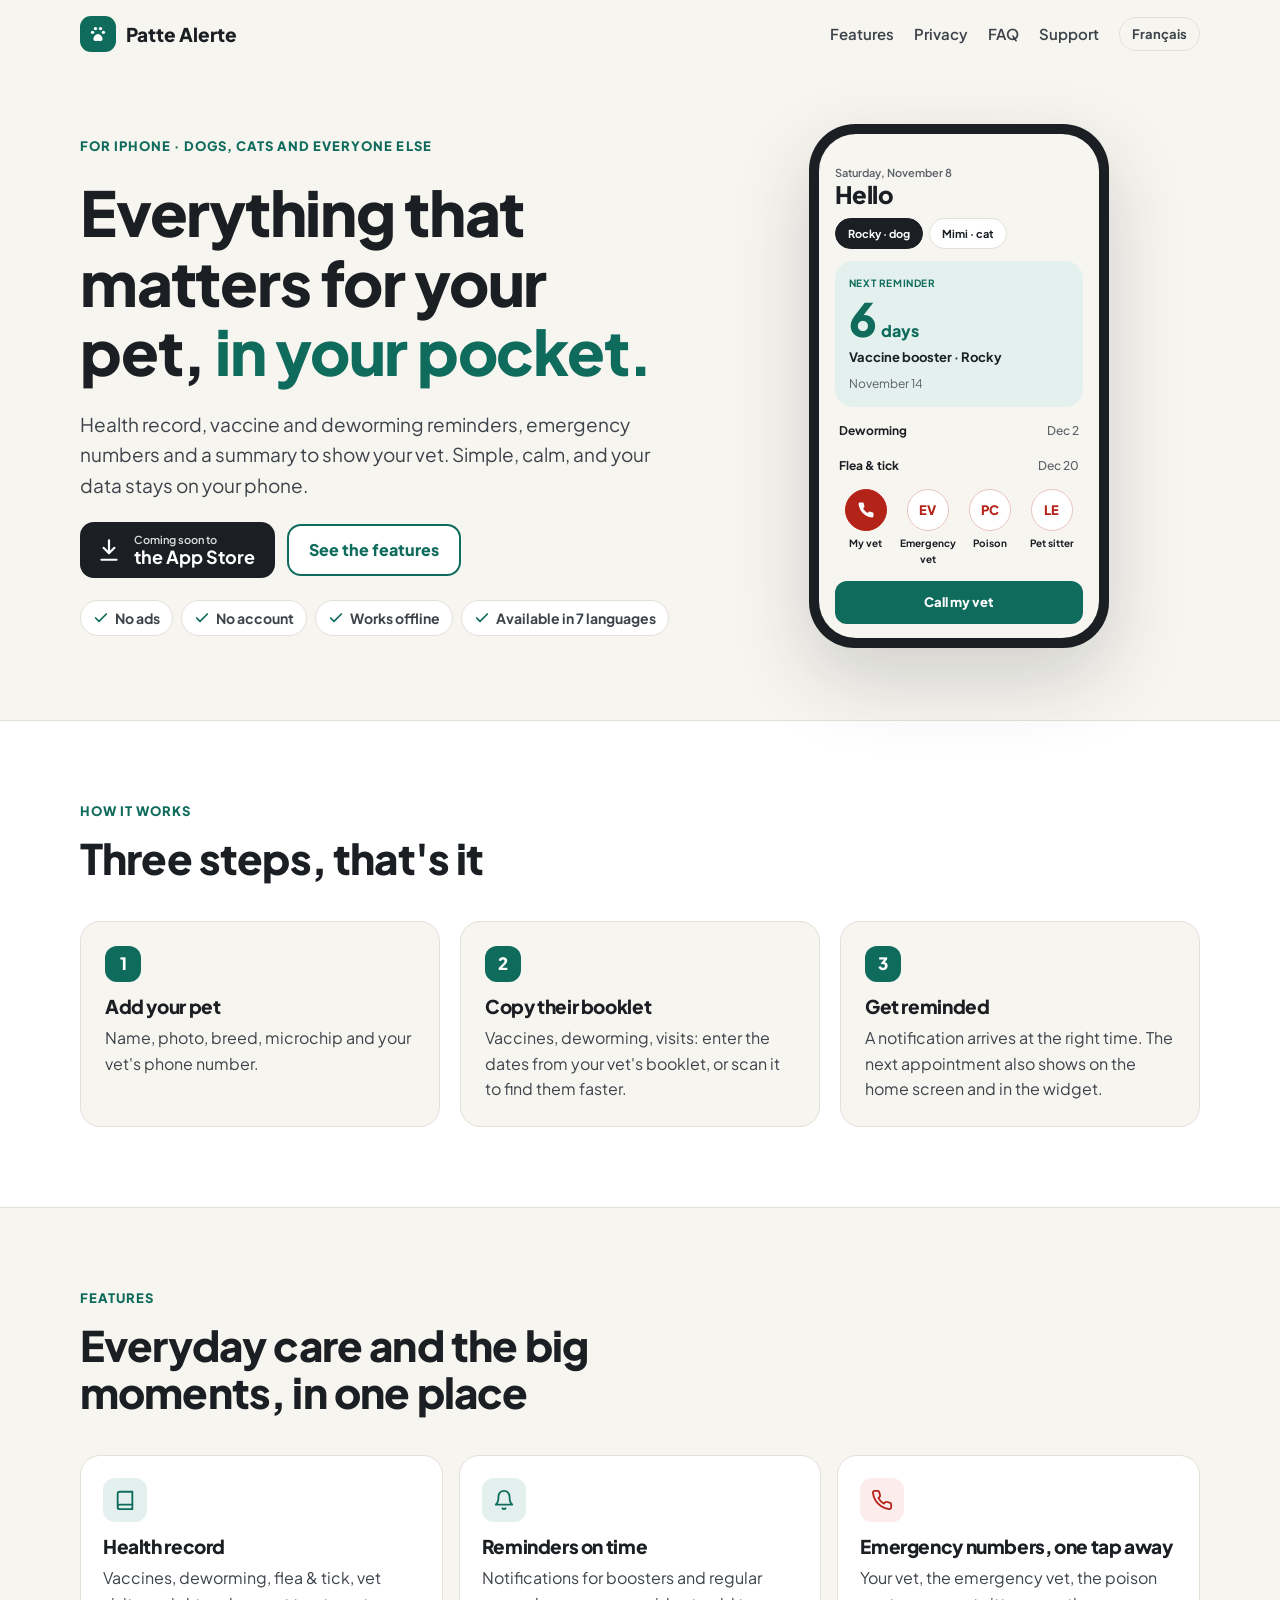
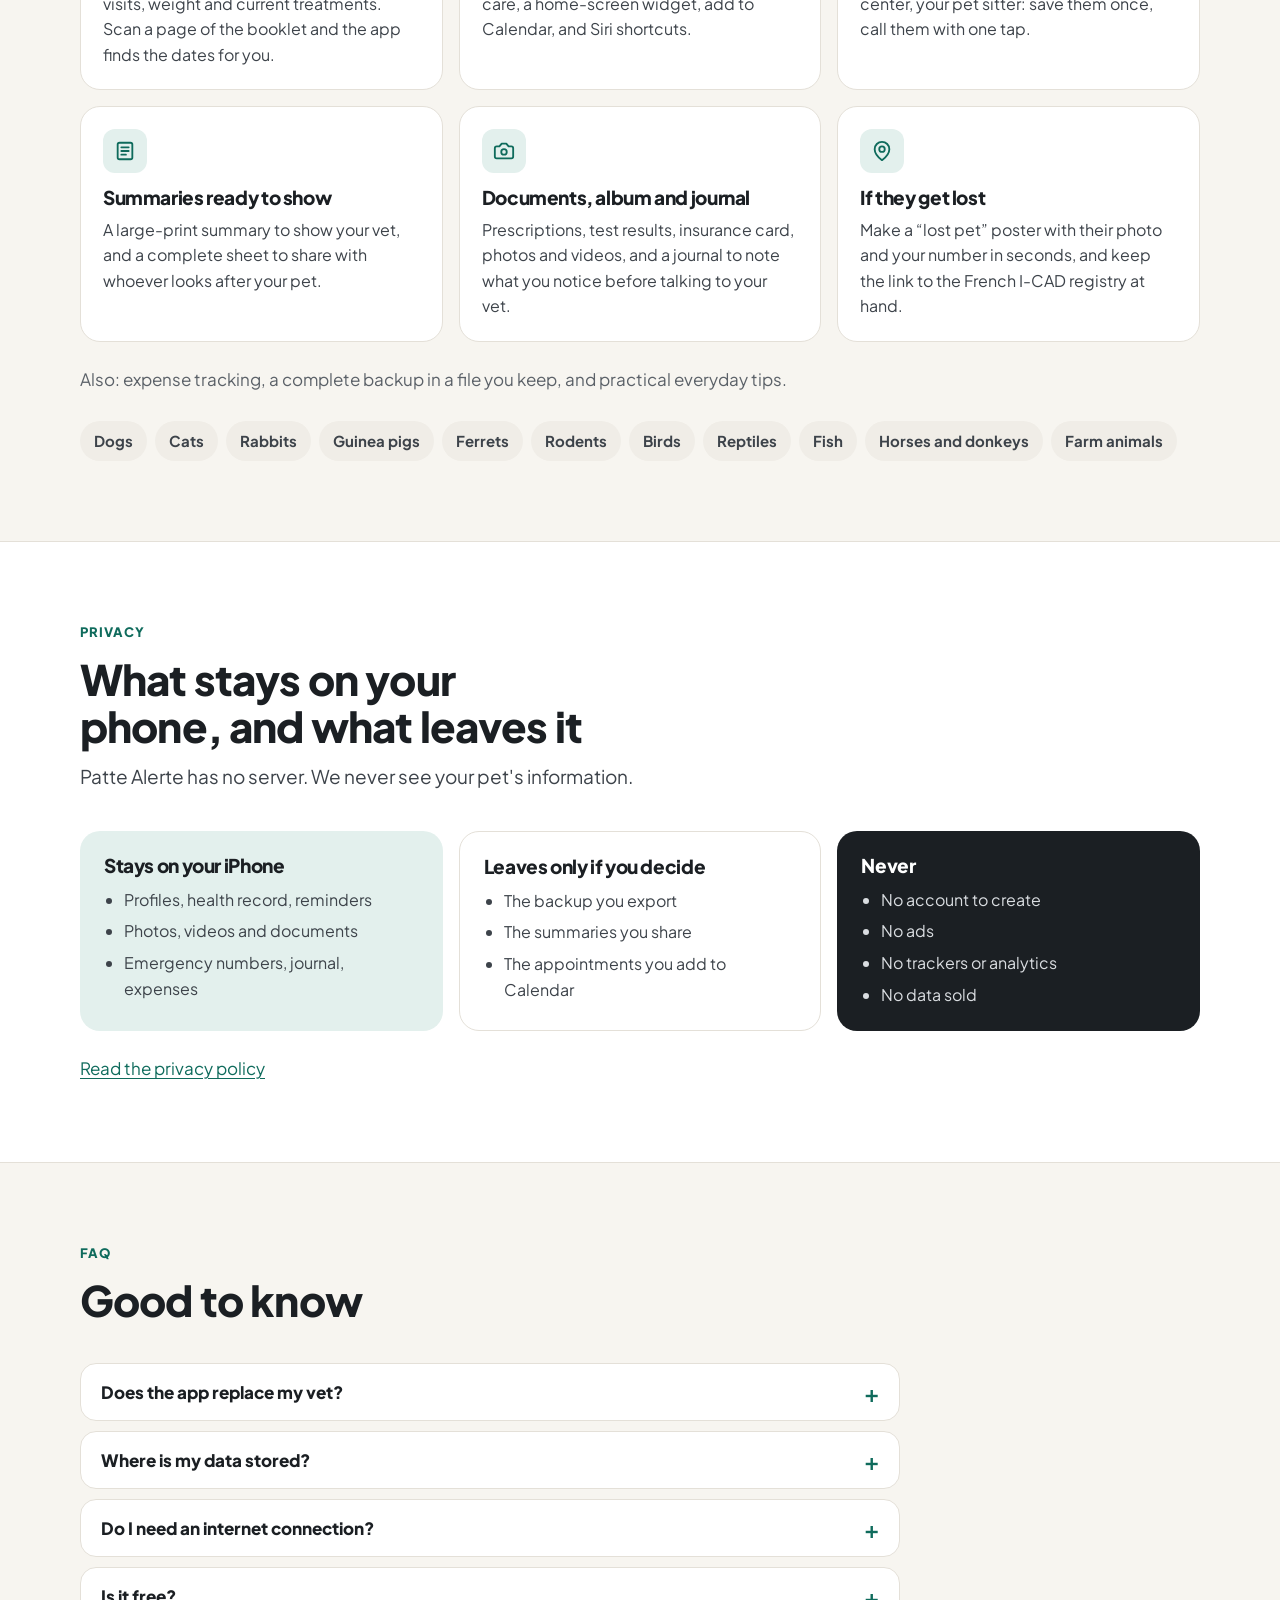
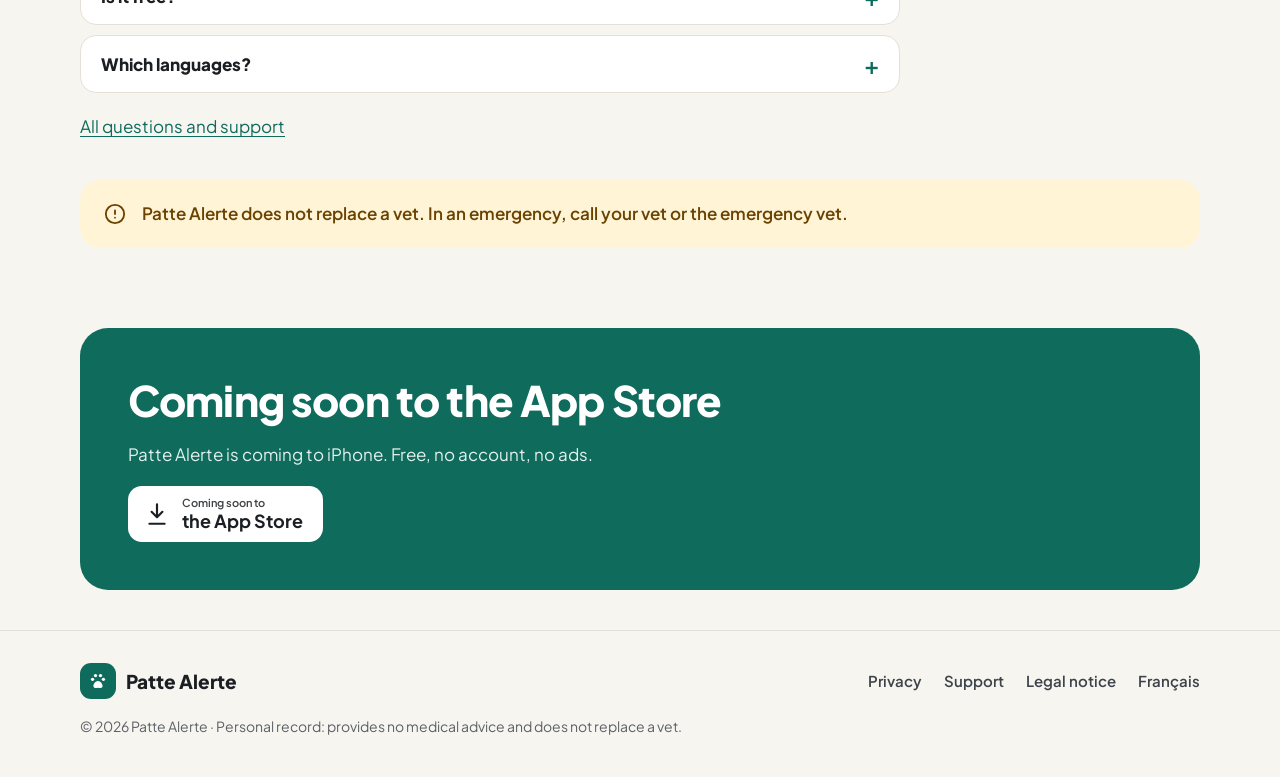
==== en/index.html @ 9680b686 "Redesign website, add support page and English version - Match the app's design (colors, Plus Jakart" ====
<!doctype html>
<html lang="en">
<head>
  <meta charset="utf-8">
  <meta name="viewport" content="width=device-width, initial-scale=1">
  <title>Patte Alerte — Your pet's health record</title>
  <meta name="description" content="Patte Alerte keeps your pet's health record, reminders, emergency numbers and documents on your iPhone. No account, no ads, your data stays on your phone.">
  <meta name="theme-color" content="#F7F5F0">
  <link rel="icon" href="../assets/favicon.svg" type="image/svg+xml">
  <link rel="alternate" hreflang="fr" href="https://sofienazzouz.github.io/pattealerte-website/">
  <link rel="alternate" hreflang="en" href="https://sofienazzouz.github.io/pattealerte-website/en/">
  <meta property="og:title" content="Patte Alerte — Your pet's health record">
  <meta property="og:description" content="Reminders, emergency numbers, a summary for the vet: everything about your pet, in your pocket. No account, no ads.">
  <meta property="og:type" content="website">
  <link rel="preconnect" href="https://fonts.googleapis.com">
  <link rel="preconnect" href="https://fonts.gstatic.com" crossorigin>
  <link rel="stylesheet" href="https://fonts.googleapis.com/css2?family=Plus+Jakarta+Sans:wght@400;600;700;800&display=swap">
  <link rel="stylesheet" href="../styles.css">
</head>
<body>
<a class="skip" href="#content">Skip to content</a>

<header class="site-header">
  <div class="wrap">
    <a class="brand" href="./">
      <span class="logo"><svg width="20" height="20" viewBox="0 0 24 24" fill="#fff" aria-hidden="true"><circle cx="5.5" cy="10" r="2"/><circle cx="9" cy="5.5" r="2"/><circle cx="15" cy="5.5" r="2"/><circle cx="18.5" cy="10" r="2"/><path d="M12 12c-3 0-5.5 3.5-5.5 6 0 1.7 1.3 2.5 3 2.5 1 0 1.6-.5 2.5-.5s1.5.5 2.5.5c1.7 0 3-.8 3-2.5 0-2.5-2.5-6-5.5-6z"/></svg></span>
      Patte Alerte
    </a>
    <nav class="site-nav" aria-label="Main navigation">
      <a href="#features">Features</a>
      <a href="#privacy">Privacy</a>
      <a href="#faq">FAQ</a>
      <a href="support/">Support</a>
      <a class="lang" href="../" hreflang="fr" lang="fr">Français</a>
    </nav>
  </div>
</header>

<main id="content">
  <section class="wrap hero">
    <div class="hero-copy">
      <p class="eyebrow">For iPhone · Dogs, cats and everyone else</p>
      <h1>Everything that matters for your pet, <em>in your pocket.</em></h1>
      <p class="lead">Health record, vaccine and deworming reminders, emergency numbers and a summary to show your vet. Simple, calm, and your data stays on your phone.</p>
      <div class="actions">
        <!-- TODO: replace href with the App Store link (https://apps.apple.com/app/id…) once the listing exists -->
        <a class="store" href="#download">
          <svg width="26" height="26" viewBox="0 0 24 24" fill="none" stroke="currentColor" stroke-width="2" stroke-linecap="round" stroke-linejoin="round" aria-hidden="true"><path d="M12 3v12M7 10l5 5 5-5M5 21h14"/></svg>
          <span><small>Coming soon to</small><strong>the App Store</strong></span>
        </a>
        <a class="btn btn-outline" href="#features">See the features</a>
      </div>
      <ul class="chips" aria-label="Our promises">
        <li><svg width="16" height="16" viewBox="0 0 24 24" fill="none" stroke="currentColor" stroke-width="2.5" stroke-linecap="round" stroke-linejoin="round" aria-hidden="true"><path d="M20 6 9 17l-5-5"/></svg>No ads</li>
        <li><svg width="16" height="16" viewBox="0 0 24 24" fill="none" stroke="currentColor" stroke-width="2.5" stroke-linecap="round" stroke-linejoin="round" aria-hidden="true"><path d="M20 6 9 17l-5-5"/></svg>No account</li>
        <li><svg width="16" height="16" viewBox="0 0 24 24" fill="none" stroke="currentColor" stroke-width="2.5" stroke-linecap="round" stroke-linejoin="round" aria-hidden="true"><path d="M20 6 9 17l-5-5"/></svg>Works offline</li>
        <li><svg width="16" height="16" viewBox="0 0 24 24" fill="none" stroke="currentColor" stroke-width="2.5" stroke-linecap="round" stroke-linejoin="round" aria-hidden="true"><path d="M20 6 9 17l-5-5"/></svg>Available in 7 languages</li>
      </ul>
    </div>

    <div class="phone" role="img" aria-label="App home screen: next vaccine reminder in 6 days, emergency numbers and a “Call my vet” button.">
      <div class="screen" aria-hidden="true">
        <div><div class="date">Saturday, November 8</div><div class="hello">Hello</div></div>
        <div class="pills"><span class="pill on">Rocky · dog</span><span class="pill">Mimi · cat</span></div>
        <div class="next">
          <b>NEXT REMINDER</b>
          <div class="big">6 <span>days</span></div>
          <strong>Vaccine booster · Rocky</strong>
          <span class="muted">November 14</span>
        </div>
        <div class="line">Deworming <span>Dec 2</span></div>
        <div class="line">Flea &amp; tick <span>Dec 20</span></div>
        <div class="calls">
          <div><span class="bubble red"><svg width="18" height="18" viewBox="0 0 24 24" fill="currentColor"><path d="M22 16.92v3a2 2 0 0 1-2.18 2 19.79 19.79 0 0 1-8.63-3.07 19.5 19.5 0 0 1-6-6 19.79 19.79 0 0 1-3.07-8.67A2 2 0 0 1 4.11 2h3a2 2 0 0 1 2 1.72 12.84 12.84 0 0 0 .7 2.81 2 2 0 0 1-.45 2.11L8.09 9.91a16 16 0 0 0 6 6l1.27-1.27a2 2 0 0 1 2.11-.45 12.84 12.84 0 0 0 2.81.7A2 2 0 0 1 22 16.92z"/></svg></span>My vet</div>
          <div><span class="bubble">EV</span>Emergency vet</div>
          <div><span class="bubble">PC</span>Poison</div>
          <div><span class="bubble">LE</span>Pet sitter</div>
        </div>
        <div class="call">Call my vet</div>
      </div>
    </div>
  </section>

  <section class="band" aria-labelledby="how">
    <div class="wrap section">
      <div class="section-head">
        <p class="eyebrow">How it works</p>
        <h2 id="how">Three steps, that's it</h2>
      </div>
      <ol class="steps">
        <li><h3>Add your pet</h3><p>Name, photo, breed, microchip and your vet's phone number.</p></li>
        <li><h3>Copy their booklet</h3><p>Vaccines, deworming, visits: enter the dates from your vet's booklet, or scan it to find them faster.</p></li>
        <li><h3>Get reminded</h3><p>A notification arrives at the right time. The next appointment also shows on the home screen and in the widget.</p></li>
      </ol>
    </div>
  </section>

  <section class="wrap section" id="features" aria-labelledby="features-title">
    <div class="section-head">
      <p class="eyebrow">Features</p>
      <h2 id="features-title">Everyday care and the big moments, in one place</h2>
    </div>
    <div class="features">
      <article class="feature">
        <span class="icon"><svg width="22" height="22" viewBox="0 0 24 24" fill="none" stroke="currentColor" stroke-width="2" stroke-linejoin="round" aria-hidden="true"><path d="M4 19.5A2.5 2.5 0 0 1 6.5 17H20V3H6.5A2.5 2.5 0 0 0 4 5.5z"/><path d="M4 19.5A2.5 2.5 0 0 0 6.5 22H20v-5"/></svg></span>
        <h3>Health record</h3>
        <p>Vaccines, deworming, flea &amp; tick, vet visits, weight and current treatments. Scan a page of the booklet and the app finds the dates for you.</p>
      </article>
      <article class="feature">
        <span class="icon"><svg width="22" height="22" viewBox="0 0 24 24" fill="none" stroke="currentColor" stroke-width="2" stroke-linecap="round" stroke-linejoin="round" aria-hidden="true"><path d="M6 8a6 6 0 0 1 12 0c0 7 3 9 3 9H3s3-2 3-9"/><path d="M10.3 21a1.94 1.94 0 0 0 3.4 0"/></svg></span>
        <h3>Reminders on time</h3>
        <p>Notifications for boosters and regular care, a home-screen widget, add to Calendar, and Siri shortcuts.</p>
      </article>
      <article class="feature">
        <span class="icon red"><svg width="22" height="22" viewBox="0 0 24 24" fill="none" stroke="currentColor" stroke-width="2" stroke-linecap="round" stroke-linejoin="round" aria-hidden="true"><path d="M22 16.92v3a2 2 0 0 1-2.18 2 19.79 19.79 0 0 1-8.63-3.07 19.5 19.5 0 0 1-6-6 19.79 19.79 0 0 1-3.07-8.67A2 2 0 0 1 4.11 2h3a2 2 0 0 1 2 1.72 12.84 12.84 0 0 0 .7 2.81 2 2 0 0 1-.45 2.11L8.09 9.91a16 16 0 0 0 6 6l1.27-1.27a2 2 0 0 1 2.11-.45 12.84 12.84 0 0 0 2.81.7A2 2 0 0 1 22 16.92z"/></svg></span>
        <h3>Emergency numbers, one tap away</h3>
        <p>Your vet, the emergency vet, the poison center, your pet sitter: save them once, call them with one tap.</p>
      </article>
      <article class="feature">
        <span class="icon"><svg width="22" height="22" viewBox="0 0 24 24" fill="none" stroke="currentColor" stroke-width="2" stroke-linecap="round" stroke-linejoin="round" aria-hidden="true"><rect x="4" y="3" width="16" height="18" rx="2"/><path d="M8 8h8M8 12h8M8 16h5"/></svg></span>
        <h3>Summaries ready to show</h3>
        <p>A large-print summary to show your vet, and a complete sheet to share with whoever looks after your pet.</p>
      </article>
      <article class="feature">
        <span class="icon"><svg width="22" height="22" viewBox="0 0 24 24" fill="none" stroke="currentColor" stroke-width="2" stroke-linecap="round" stroke-linejoin="round" aria-hidden="true"><path d="M14.5 4h-5L7 7H4a2 2 0 0 0-2 2v9a2 2 0 0 0 2 2h16a2 2 0 0 0 2-2V9a2 2 0 0 0-2-2h-3z"/><circle cx="12" cy="13" r="3"/></svg></span>
        <h3>Documents, album and journal</h3>
        <p>Prescriptions, test results, insurance card, photos and videos, and a journal to note what you notice before talking to your vet.</p>
      </article>
      <article class="feature">
        <span class="icon"><svg width="22" height="22" viewBox="0 0 24 24" fill="none" stroke="currentColor" stroke-width="2" stroke-linecap="round" stroke-linejoin="round" aria-hidden="true"><path d="M20 10c0 6-8 12-8 12s-8-6-8-12a8 8 0 0 1 16 0z"/><circle cx="12" cy="10" r="3"/></svg></span>
        <h3>If they get lost</h3>
        <p>Make a “lost pet” poster with their photo and your number in seconds, and keep the link to the French I-CAD registry at hand.</p>
      </article>
    </div>
    <p class="muted" style="margin-top: 24px">Also: expense tracking, a complete backup in a file you keep, and practical everyday tips.</p>
    <ul class="species" aria-label="Supported animals">
      <li>Dogs</li><li>Cats</li><li>Rabbits</li><li>Guinea pigs</li><li>Ferrets</li><li>Rodents</li><li>Birds</li><li>Reptiles</li><li>Fish</li><li>Horses and donkeys</li><li>Farm animals</li>
    </ul>
  </section>

  <section class="band" id="privacy" aria-labelledby="privacy-title">
    <div class="wrap section">
      <div class="section-head">
        <p class="eyebrow">Privacy</p>
        <h2 id="privacy-title">What stays on your phone, and what leaves it</h2>
        <p class="lead">Patte Alerte has no server. We never see your pet's information.</p>
      </div>
      <div class="privacy-grid">
        <div class="stays">
          <h3>Stays on your iPhone</h3>
          <ul><li>Profiles, health record, reminders</li><li>Photos, videos and documents</li><li>Emergency numbers, journal, expenses</li></ul>
        </div>
        <div class="choice">
          <h3>Leaves only if you decide</h3>
          <ul><li>The backup you export</li><li>The summaries you share</li><li>The appointments you add to Calendar</li></ul>
        </div>
        <div class="never">
          <h3>Never</h3>
          <ul><li>No account to create</li><li>No ads</li><li>No trackers or analytics</li><li>No data sold</li></ul>
        </div>
      </div>
      <p style="margin-top: 24px"><a href="privacy/">Read the privacy policy</a></p>
    </div>
  </section>

  <section class="wrap section" id="faq" aria-labelledby="faq-title">
    <div class="section-head">
      <p class="eyebrow">FAQ</p>
      <h2 id="faq-title">Good to know</h2>
    </div>
    <div class="faq">
      <details><summary>Does the app replace my vet?</summary><p>No. Patte Alerte is a personal record: it keeps what you enter and reminds you of the dates you chose. It gives no medical advice. For any health question, and in an emergency, call your vet.</p></details>
      <details><summary>Where is my data stored?</summary><p>Only on your iPhone. If you change phones, export a backup from the app's Settings, then import it on the new one.</p></details>
      <details><summary>Do I need an internet connection?</summary><p>No. The whole app works offline, including emergency numbers and summaries.</p></details>
      <details><summary>Is it free?</summary><p>Yes, the essentials are free and ad-free. An optional paid upgrade, Patte Alerte+, will add advanced features; its price will be shown clearly on the App Store.</p></details>
      <details><summary>Which languages?</summary><p>French, English, Spanish, German, Italian, Portuguese and Arabic. The app follows your iPhone's language, and you can change it in Settings.</p></details>
    </div>
    <p style="margin-top: 20px"><a href="support/">All questions and support</a></p>

    <div class="vet-note" role="note">
      <svg width="22" height="22" viewBox="0 0 24 24" fill="none" stroke="currentColor" stroke-width="2" stroke-linecap="round" stroke-linejoin="round" aria-hidden="true"><circle cx="12" cy="12" r="10"/><path d="M12 8v4M12 16h.01"/></svg>
      <p>Patte Alerte does not replace a vet. In an emergency, call your vet or the emergency vet.</p>
    </div>
  </section>

  <section class="wrap" id="download" aria-labelledby="dl">
    <div class="cta">
      <h2 id="dl">Coming soon to the App Store</h2>
      <p>Patte Alerte is coming to iPhone. Free, no account, no ads.</p>
      <!-- TODO: App Store link -->
      <a class="store" href="#download">
        <svg width="26" height="26" viewBox="0 0 24 24" fill="none" stroke="currentColor" stroke-width="2" stroke-linecap="round" stroke-linejoin="round" aria-hidden="true"><path d="M12 3v12M7 10l5 5 5-5M5 21h14"/></svg>
        <span><small>Coming soon to</small><strong>the App Store</strong></span>
      </a>
    </div>
  </section>
</main>

<footer class="footer">
  <div class="wrap">
    <a class="brand" href="./"><span class="logo"><svg width="20" height="20" viewBox="0 0 24 24" fill="#fff" aria-hidden="true"><circle cx="5.5" cy="10" r="2"/><circle cx="9" cy="5.5" r="2"/><circle cx="15" cy="5.5" r="2"/><circle cx="18.5" cy="10" r="2"/><path d="M12 12c-3 0-5.5 3.5-5.5 6 0 1.7 1.3 2.5 3 2.5 1 0 1.6-.5 2.5-.5s1.5.5 2.5.5c1.7 0 3-.8 3-2.5 0-2.5-2.5-6-5.5-6z"/></svg></span>Patte Alerte</a>
    <nav aria-label="Footer links">
      <a href="privacy/">Privacy</a>
      <a href="support/">Support</a>
      <a href="support/#legal">Legal notice</a>
      <a href="../" hreflang="fr" lang="fr">Français</a>
    </nav>
    <p class="disclaimer">© 2026 Patte Alerte · Personal record: provides no medical advice and does not replace a vet.</p>
  </div>
</footer>
</body>
</html>
---- styles.css ----
/* Patte Alerte — same tokens as the app (MyApp/Config/Theme.swift). Red is for emergencies only. */
:root {
  --bg: #F7F5F0;
  --surface: #FFFFFF;
  --border: #E4E0D8;
  --text: #1B1F23;
  --body: #3D434A;
  --muted: #5B6168;
  --primary: #0F6B5C;
  --primary-dark: #0B5246;
  --primary-soft: #E3F0ED;
  --emergency: #B42318;
  --warn-bg: #FFF4D6;
  --warn-text: #6B4200;
  --chip: #F0EDE7;
  --radius: 20px;
  --font: "Plus Jakarta Sans", system-ui, -apple-system, "Segoe UI", sans-serif;
  color-scheme: light;
}

* { box-sizing: border-box; }
html { scroll-behavior: smooth; -webkit-text-size-adjust: 100%; }
body { margin: 0; background: var(--bg); color: var(--text); font-family: var(--font); font-size: 17px; line-height: 1.6; }
img, svg { display: block; }
a { color: var(--primary); text-underline-offset: 3px; }
a:hover { color: var(--primary-dark); }
:focus-visible { outline: 3px solid var(--primary); outline-offset: 3px; border-radius: 6px; }

.wrap { width: min(1120px, 100% - 32px); margin-inline: auto; }
.skip { position: absolute; left: -999px; top: 8px; background: var(--surface); padding: 8px 14px; border-radius: 10px; z-index: 10; }
.skip:focus { left: 16px; }

h1, h2, h3 { line-height: 1.12; letter-spacing: -0.02em; margin: 0; text-wrap: balance; }
h1 { font-size: clamp(38px, 6vw, 62px); font-weight: 800; }
h2 { font-size: clamp(30px, 4vw, 42px); font-weight: 800; }
h3 { font-size: 19px; font-weight: 800; }
p { margin: 0; }
.eyebrow { font-size: 13px; font-weight: 800; letter-spacing: 0.08em; text-transform: uppercase; color: var(--primary); }
.lead { font-size: 19px; color: var(--body); max-width: 34em; }
.muted { color: var(--muted); }

/* Header */
.site-header { position: sticky; top: 0; z-index: 5; background: rgba(247, 245, 240, 0.94); backdrop-filter: blur(10px); }
.site-header .wrap { min-height: 68px; display: flex; align-items: center; gap: 16px; flex-wrap: wrap; }
.brand { display: inline-flex; align-items: center; gap: 10px; font-weight: 800; font-size: 19px; color: var(--text); text-decoration: none; }
.brand:hover { color: var(--text); }
.logo { width: 36px; height: 36px; border-radius: 11px; background: var(--primary); display: grid; place-items: center; flex: none; }
.site-nav { display: flex; gap: 4px 20px; align-items: center; margin-left: auto; flex-wrap: wrap; }
.site-nav a { color: var(--body); text-decoration: none; font-size: 15px; font-weight: 600; padding: 10px 0; }
.site-nav a:hover, .site-nav a[aria-current="page"] { color: var(--primary); }
.site-nav a.lang { border: 1px solid var(--border); border-radius: 999px; padding: 6px 12px; font-size: 13px; font-weight: 700; }

/* Buttons */
.btn { display: inline-flex; align-items: center; justify-content: center; gap: 10px; min-height: 52px; padding: 0 22px; border-radius: 14px; font-weight: 800; font-size: 16px; text-decoration: none; }
.btn-primary { background: var(--primary); color: #fff; }
.btn-primary:hover { background: var(--primary-dark); color: #fff; }
.btn-outline { background: var(--surface); color: var(--primary); box-shadow: inset 0 0 0 2px var(--primary); }
.store { display: inline-flex; align-items: center; gap: 12px; min-height: 56px; padding: 8px 20px 8px 16px; border-radius: 14px; background: var(--text); color: #fff; text-decoration: none; }
.store:hover { color: #fff; background: #000; }
.store small { display: block; font-size: 11px; font-weight: 600; opacity: 0.85; line-height: 1.2; }
.store strong { display: block; font-size: 18px; line-height: 1.2; }
.actions { display: flex; flex-wrap: wrap; gap: 12px; align-items: center; }

/* Hero */
.hero { display: grid; grid-template-columns: minmax(0, 1.1fr) minmax(0, 0.9fr); gap: 48px; align-items: center; padding-block: 56px 72px; }
.hero h1 em { font-style: normal; color: var(--primary); }
.hero-copy { display: flex; flex-direction: column; gap: 22px; }
.chips { display: flex; flex-wrap: wrap; gap: 8px; list-style: none; padding: 0; margin: 0; }
.chips li { display: inline-flex; align-items: center; gap: 6px; padding: 6px 12px; border-radius: 999px; background: var(--surface); border: 1px solid var(--border); font-size: 14px; font-weight: 700; color: var(--body); }
.chips svg { color: var(--primary); }

/* Phone mockup (HTML copy of the app's Home screen) */
.phone { width: 300px; max-width: 100%; margin-inline: auto; border-radius: 46px; padding: 10px; background: var(--text); box-shadow: 0 30px 80px rgba(27, 31, 35, 0.18); }
.screen { border-radius: 37px; background: var(--bg); padding: 30px 16px 14px; display: flex; flex-direction: column; gap: 12px; font-size: 12px; overflow: hidden; }
.screen .date { color: var(--muted); font-weight: 600; font-size: 11px; }
.screen .hello { font-size: 24px; font-weight: 800; letter-spacing: -0.02em; line-height: 1; }
.screen .pills { display: flex; gap: 6px; }
.screen .pill { padding: 6px 12px; border-radius: 999px; font-weight: 700; font-size: 11px; background: var(--surface); border: 1px solid var(--border); }
.screen .pill.on { background: var(--text); color: #fff; border-color: var(--text); }
.screen .next { background: var(--primary-soft); border-radius: 18px; padding: 14px; display: flex; flex-direction: column; gap: 6px; }
.screen .next b { font-size: 10px; letter-spacing: 0.06em; color: var(--primary); }
.screen .big { font-size: 46px; font-weight: 800; color: var(--primary); line-height: 0.95; letter-spacing: -0.04em; }
.screen .big span { font-size: 16px; letter-spacing: 0; }
.screen .next strong { font-size: 13px; }
.screen .line { display: flex; justify-content: space-between; padding: 2px 4px; font-weight: 700; }
.screen .line span { color: var(--muted); font-weight: 500; }
.screen .calls { display: flex; justify-content: space-between; text-align: center; font-weight: 700; font-size: 10px; }
.screen .calls div { display: flex; flex-direction: column; align-items: center; gap: 4px; width: 25%; }
.screen .bubble { width: 42px; height: 42px; border-radius: 999px; display: grid; place-items: center; border: 1.5px solid #E9C5C1; color: var(--emergency); background: var(--surface); font-weight: 800; font-size: 13px; }
.screen .bubble.red { background: var(--emergency); border-color: var(--emergency); color: #fff; }
.screen .call { margin-top: 2px; background: var(--primary); color: #fff; border-radius: 12px; text-align: center; padding: 11px; font-weight: 800; font-size: 13px; }

/* Sections */
section { scroll-margin-top: 80px; }
.section { padding-block: 80px; }
.section-head { display: flex; flex-direction: column; gap: 12px; max-width: 720px; margin-bottom: 40px; }
.band { background: var(--surface); border-block: 1px solid var(--border); }

.steps { display: grid; grid-template-columns: repeat(3, minmax(0, 1fr)); gap: 20px; list-style: none; padding: 0; margin: 0; counter-reset: step; }
.steps li { background: var(--bg); border: 1px solid var(--border); border-radius: var(--radius); padding: 24px; display: flex; flex-direction: column; gap: 8px; counter-increment: step; }
.steps li::before { content: counter(step); width: 36px; height: 36px; border-radius: 12px; background: var(--primary); color: #fff; display: grid; place-items: center; font-weight: 800; margin-bottom: 6px; }
.steps p, .feature p { color: var(--body); font-size: 16px; }

.features { display: grid; grid-template-columns: repeat(3, minmax(0, 1fr)); gap: 16px; }
.feature { background: var(--surface); border: 1px solid var(--border); border-radius: var(--radius); padding: 22px; display: flex; flex-direction: column; gap: 8px; }
.icon { width: 44px; height: 44px; border-radius: 12px; background: var(--primary-soft); color: var(--primary); display: grid; place-items: center; margin-bottom: 6px; }
.icon.red { background: #FDECEC; color: var(--emergency); }

.species { display: flex; flex-wrap: wrap; gap: 8px; list-style: none; padding: 0; margin: 28px 0 0; }
.species li { padding: 8px 14px; border-radius: 999px; background: var(--chip); font-weight: 700; font-size: 15px; color: var(--body); }

.privacy-grid { display: grid; grid-template-columns: repeat(3, minmax(0, 1fr)); gap: 16px; }
.privacy-grid > div { border-radius: var(--radius); padding: 24px; display: flex; flex-direction: column; gap: 10px; }
.privacy-grid ul { margin: 0; padding-left: 20px; font-size: 16px; display: flex; flex-direction: column; gap: 6px; }
.stays { background: var(--primary-soft); }
.stays ul, .choice ul { color: var(--body); }
.choice { background: var(--surface); border: 1px solid var(--border); }
.never { background: var(--text); color: #fff; }
.never ul { color: #DADDE1; }

.vet-note { display: flex; gap: 16px; align-items: flex-start; background: var(--warn-bg); border-radius: var(--radius); padding: 20px 24px; margin-top: 40px; color: var(--warn-text); }
.vet-note p { font-weight: 600; }
.vet-note svg { flex: none; margin-top: 3px; }

/* FAQ */
.faq { display: flex; flex-direction: column; gap: 10px; max-width: 820px; }
.faq details { background: var(--surface); border: 1px solid var(--border); border-radius: 16px; padding: 0 20px; }
.faq summary { cursor: pointer; font-weight: 800; min-height: 56px; display: flex; align-items: center; justify-content: space-between; gap: 16px; list-style: none; }
.faq summary::-webkit-details-marker { display: none; }
.faq summary::after { content: "+"; font-size: 24px; color: var(--primary); font-weight: 600; }
.faq details[open] summary::after { content: "–"; }
.faq details p { padding-bottom: 18px; color: var(--body); }

/* Final call to action */
.cta { background: var(--primary); color: #fff; border-radius: 28px; padding: 48px; display: flex; flex-direction: column; gap: 18px; align-items: flex-start; }
.cta p { color: var(--primary-soft); max-width: 36em; }
.cta .store { background: #fff; color: var(--text); }

/* Text pages (privacy, support) */
.page { max-width: 780px; padding-block: 56px 80px; }
.page h1 { font-size: clamp(34px, 5vw, 48px); margin-top: 10px; }
.page .updated { color: var(--muted); font-size: 15px; margin-top: 10px; }
.summary { background: var(--primary-soft); border-radius: var(--radius); padding: 20px 24px; margin: 32px 0 8px; }
.summary ul { margin: 8px 0 0; padding-left: 20px; }
.prose h2 { font-size: 22px; margin: 36px 0 10px; }
.prose p, .prose li { color: var(--body); }
.prose p + p { margin-top: 10px; }
.prose ul { padding-left: 22px; margin: 10px 0 0; }
.prose li + li { margin-top: 6px; }
.contact-card { background: var(--surface); border: 1px solid var(--border); border-radius: var(--radius); padding: 24px; display: flex; flex-direction: column; gap: 14px; margin-top: 28px; align-items: flex-start; }
.todo { background: var(--warn-bg); color: var(--warn-text); font-weight: 700; padding: 0 4px; border-radius: 4px; }

/* Footer */
.footer { border-top: 1px solid var(--border); padding-block: 32px 40px; margin-top: 40px; }
.footer .wrap { display: flex; flex-wrap: wrap; gap: 16px 32px; align-items: center; justify-content: space-between; }
.footer nav { display: flex; flex-wrap: wrap; gap: 8px 22px; }
.footer nav a { color: var(--body); text-decoration: none; font-weight: 600; font-size: 15px; }
.footer nav a:hover { color: var(--primary); }
.footer .disclaimer { flex-basis: 100%; color: var(--muted); font-size: 14px; }

@media (max-width: 900px) {
  .hero { grid-template-columns: 1fr; padding-top: 32px; gap: 40px; }
  .features, .privacy-grid { grid-template-columns: repeat(2, minmax(0, 1fr)); }
  .steps { grid-template-columns: 1fr; }
}
@media (max-width: 620px) {
  body { font-size: 16px; }
  .site-nav { margin-left: 0; width: 100%; gap: 0 16px; padding-bottom: 6px; }
  .site-nav a { font-size: 14px; }
  .features, .privacy-grid { grid-template-columns: 1fr; }
  .section { padding-block: 56px; }
  .cta { padding: 32px 22px; }
}
@media (prefers-reduced-motion: reduce) { html { scroll-behavior: auto; } }
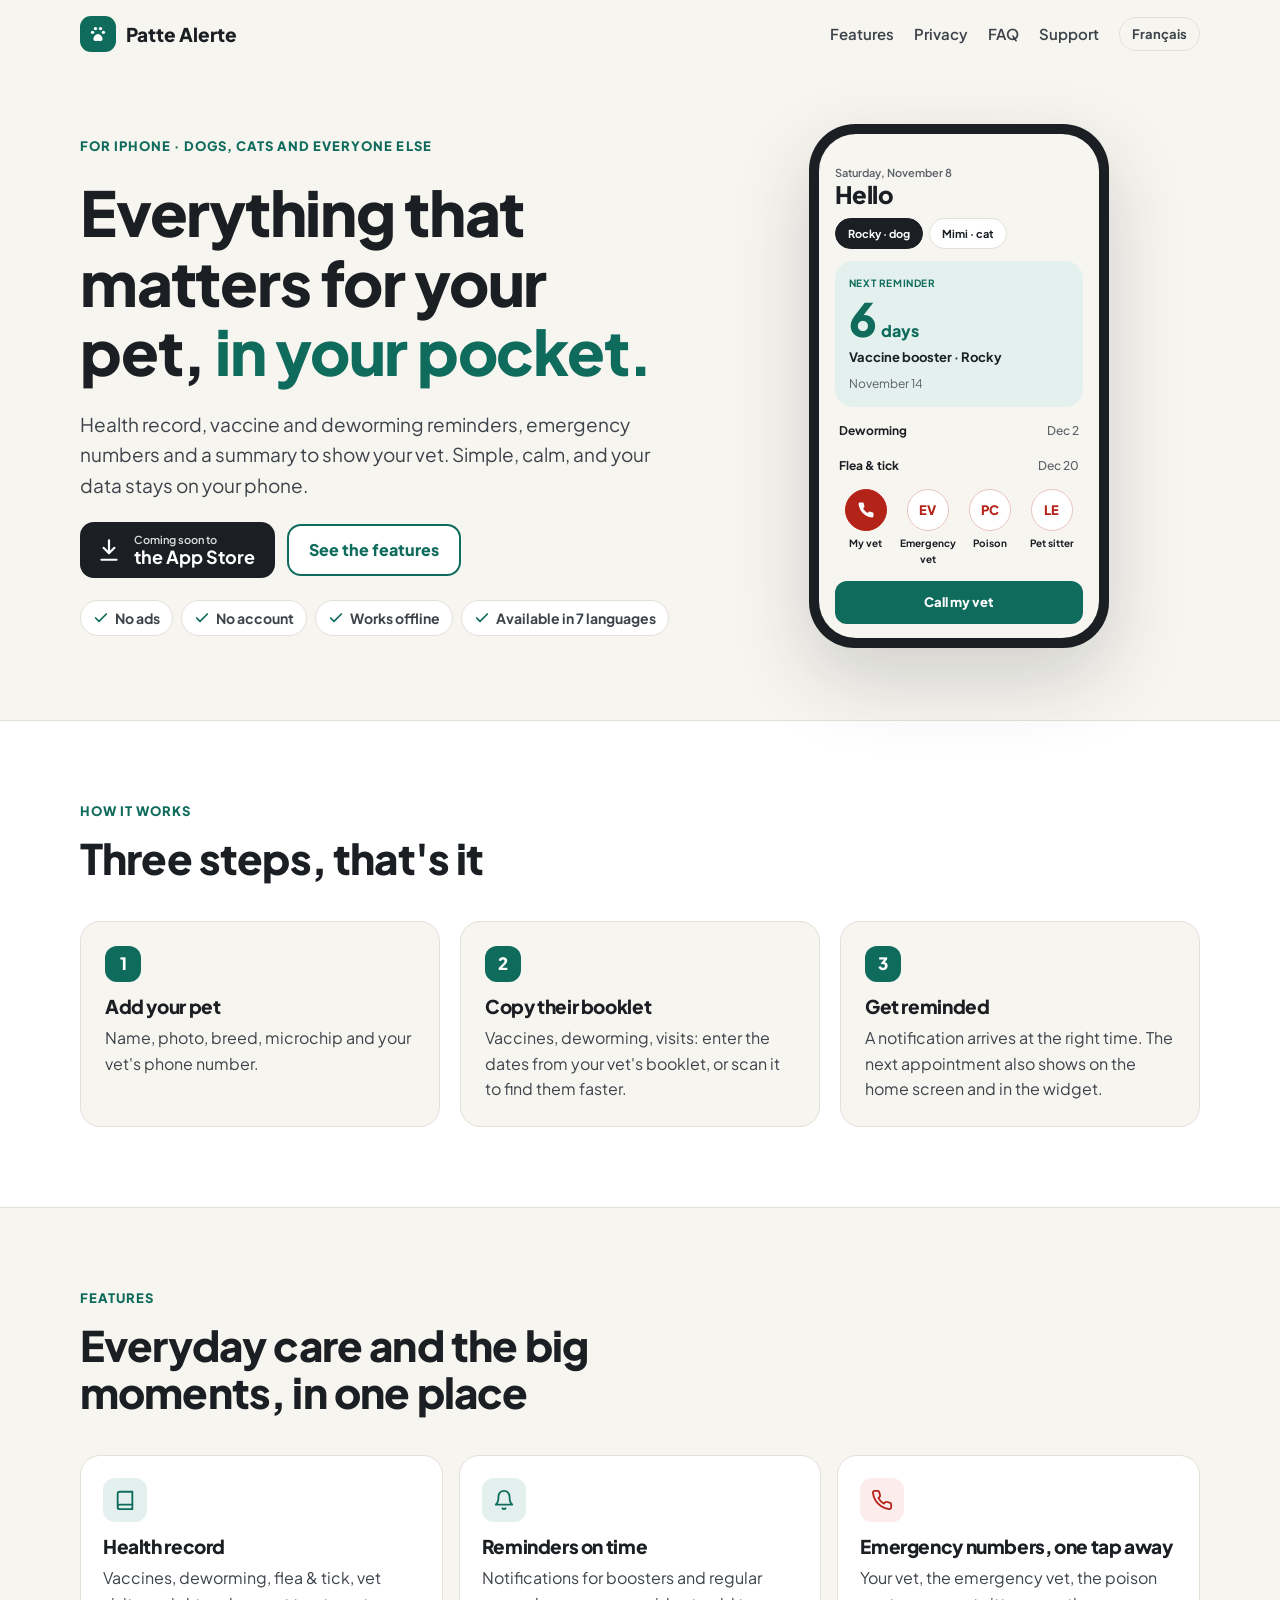
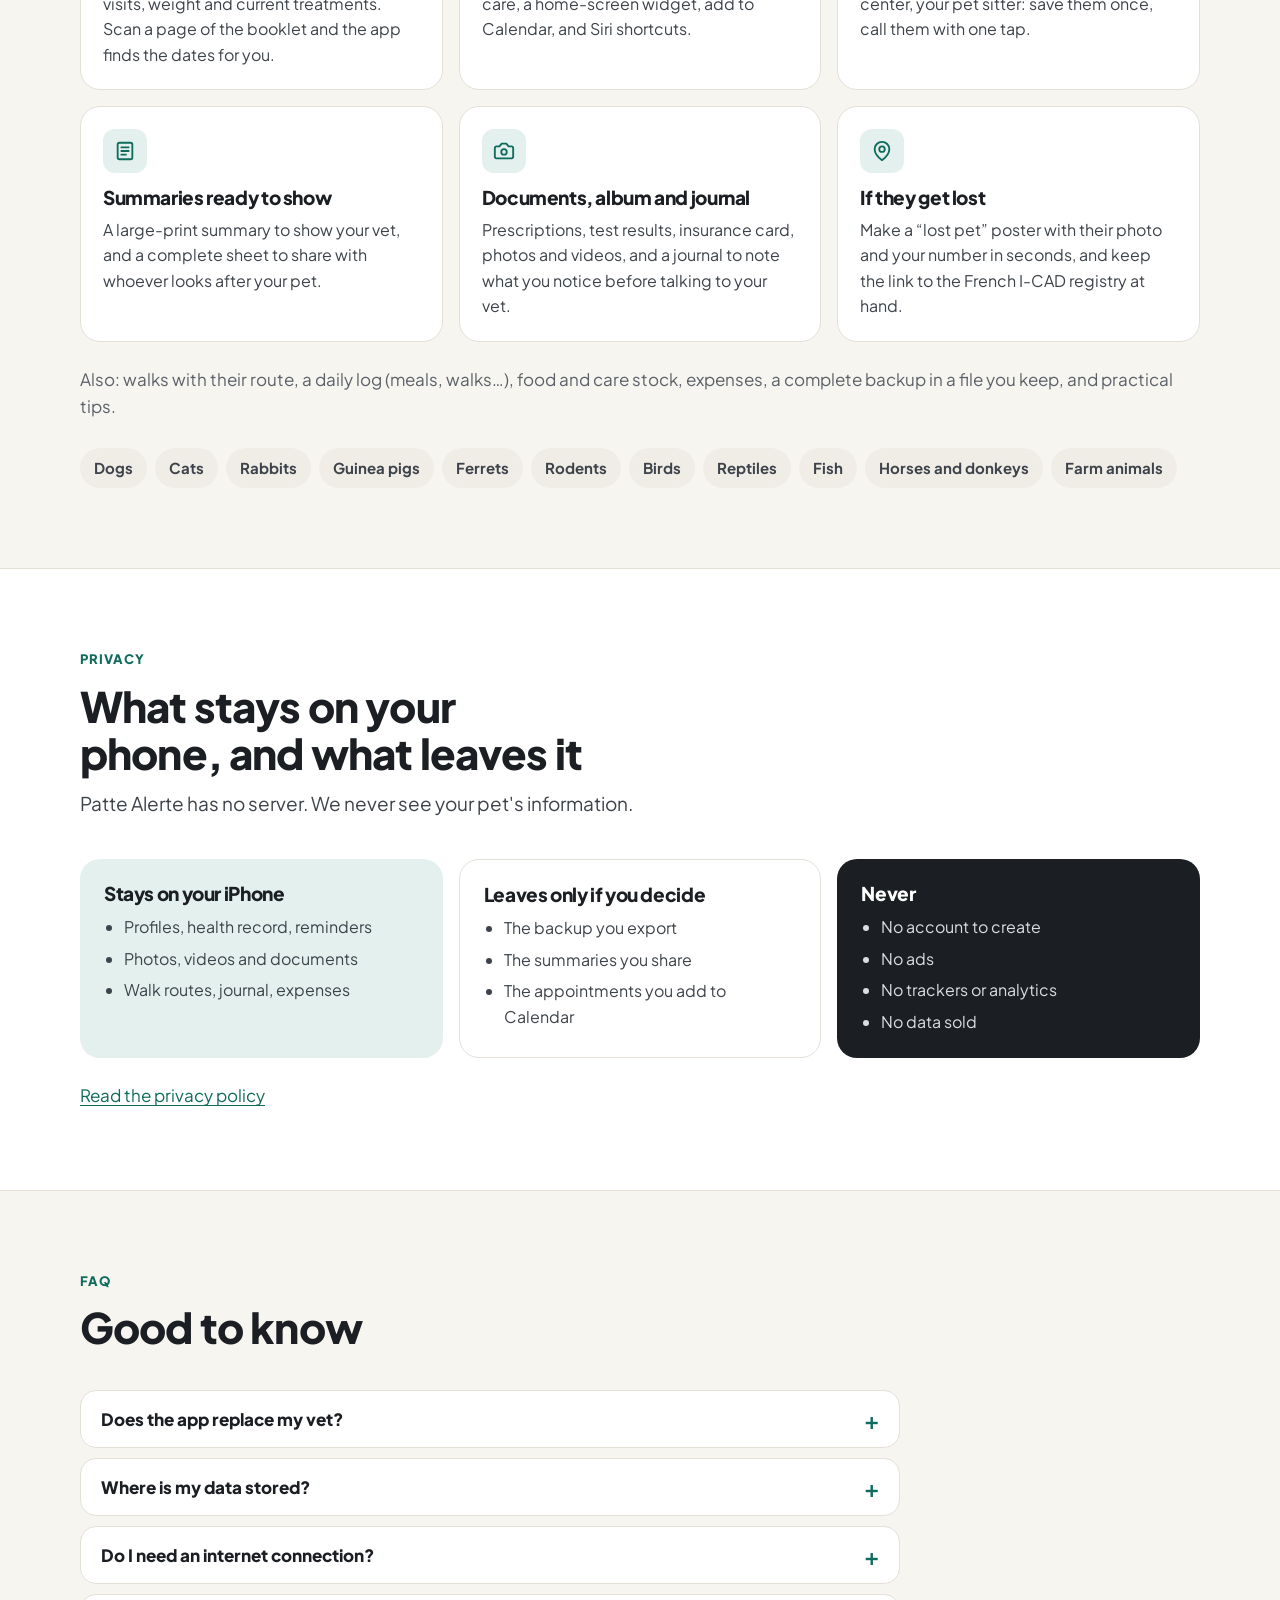
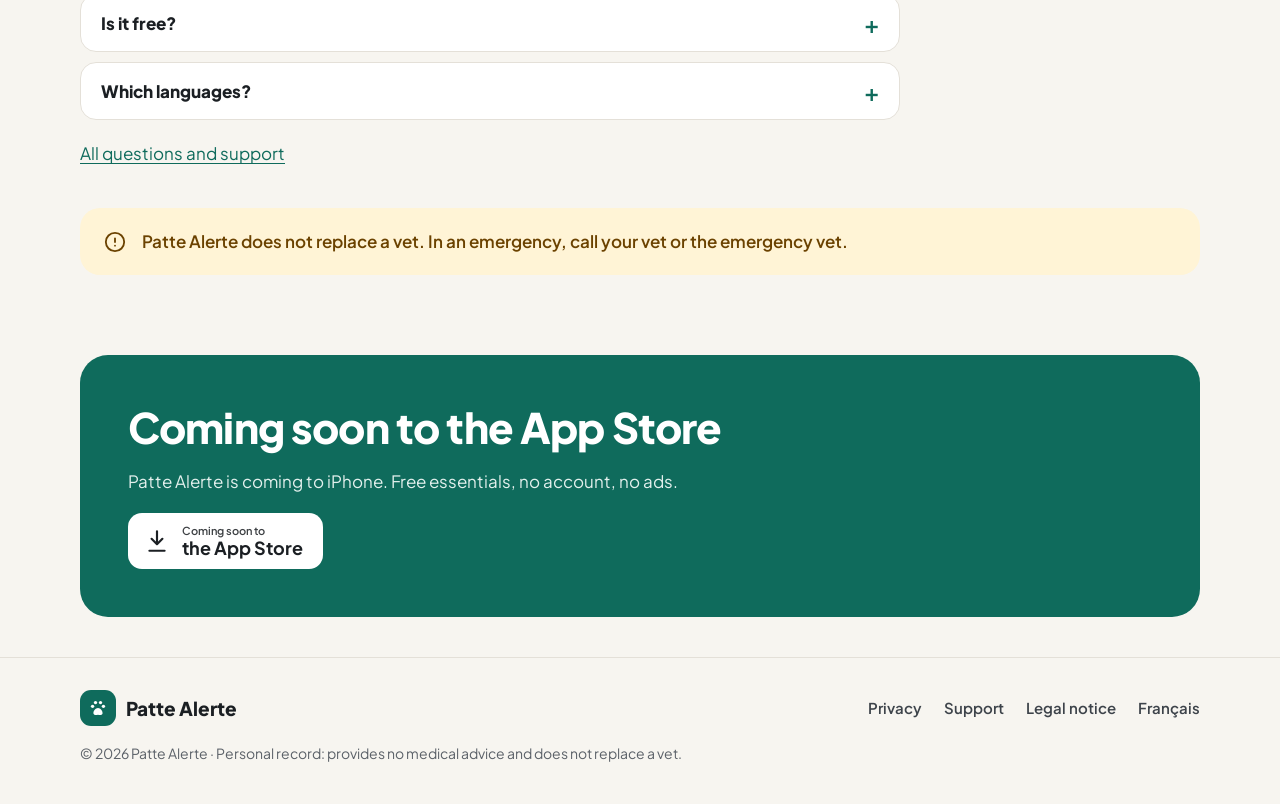
==== commit 2548c316: "Privacy policy and FAQ: walks/location, one-time purchase, file protection" ====
--- a/en/index.html
+++ b/en/index.html
@@ -132,7 +132,7 @@
         <p>Make a “lost pet” poster with their photo and your number in seconds, and keep the link to the French I-CAD registry at hand.</p>
       </article>
     </div>
-    <p class="muted" style="margin-top: 24px">Also: expense tracking, a complete backup in a file you keep, and practical everyday tips.</p>
+    <p class="muted" style="margin-top: 24px">Also: walks with their route, a daily log (meals, walks…), food and care stock, expenses, a complete backup in a file you keep, and practical tips.</p>
     <ul class="species" aria-label="Supported animals">
       <li>Dogs</li><li>Cats</li><li>Rabbits</li><li>Guinea pigs</li><li>Ferrets</li><li>Rodents</li><li>Birds</li><li>Reptiles</li><li>Fish</li><li>Horses and donkeys</li><li>Farm animals</li>
     </ul>
@@ -148,7 +148,7 @@
       <div class="privacy-grid">
         <div class="stays">
           <h3>Stays on your iPhone</h3>
-          <ul><li>Profiles, health record, reminders</li><li>Photos, videos and documents</li><li>Emergency numbers, journal, expenses</li></ul>
+          <ul><li>Profiles, health record, reminders</li><li>Photos, videos and documents</li><li>Walk routes, journal, expenses</li></ul>
         </div>
         <div class="choice">
           <h3>Leaves only if you decide</h3>
@@ -172,7 +172,7 @@
       <details><summary>Does the app replace my vet?</summary><p>No. Patte Alerte is a personal record: it keeps what you enter and reminds you of the dates you chose. It gives no medical advice. For any health question, and in an emergency, call your vet.</p></details>
       <details><summary>Where is my data stored?</summary><p>Only on your iPhone. If you change phones, export a backup from the app's Settings, then import it on the new one.</p></details>
       <details><summary>Do I need an internet connection?</summary><p>No. The whole app works offline, including emergency numbers and summaries.</p></details>
-      <details><summary>Is it free?</summary><p>Yes, the essentials are free and ad-free. An optional paid upgrade, Patte Alerte+, will add advanced features; its price will be shown clearly on the App Store.</p></details>
+      <details><summary>Is it free?</summary><p>Yes: for one pet, the essentials are free and ad-free (health record, reminders, emergency numbers, weight, lost-pet poster, backup, widget…). Patte Alerte+ adds more pets and unlimited documents and photos, for a <strong>one-time payment, no subscription</strong>. Everything is unlocked for free during the first month.</p></details>
       <details><summary>Which languages?</summary><p>French, English, Spanish, German, Italian, Portuguese and Arabic. The app follows your iPhone's language, and you can change it in Settings.</p></details>
     </div>
     <p style="margin-top: 20px"><a href="support/">All questions and support</a></p>
@@ -186,7 +186,7 @@
   <section class="wrap" id="download" aria-labelledby="dl">
     <div class="cta">
       <h2 id="dl">Coming soon to the App Store</h2>
-      <p>Patte Alerte is coming to iPhone. Free, no account, no ads.</p>
+      <p>Patte Alerte is coming to iPhone. Free essentials, no account, no ads.</p>
       <!-- TODO: App Store link -->
       <a class="store" href="#download">
         <svg width="26" height="26" viewBox="0 0 24 24" fill="none" stroke="currentColor" stroke-width="2" stroke-linecap="round" stroke-linejoin="round" aria-hidden="true"><path d="M12 3v12M7 10l5 5 5-5M5 21h14"/></svg>
